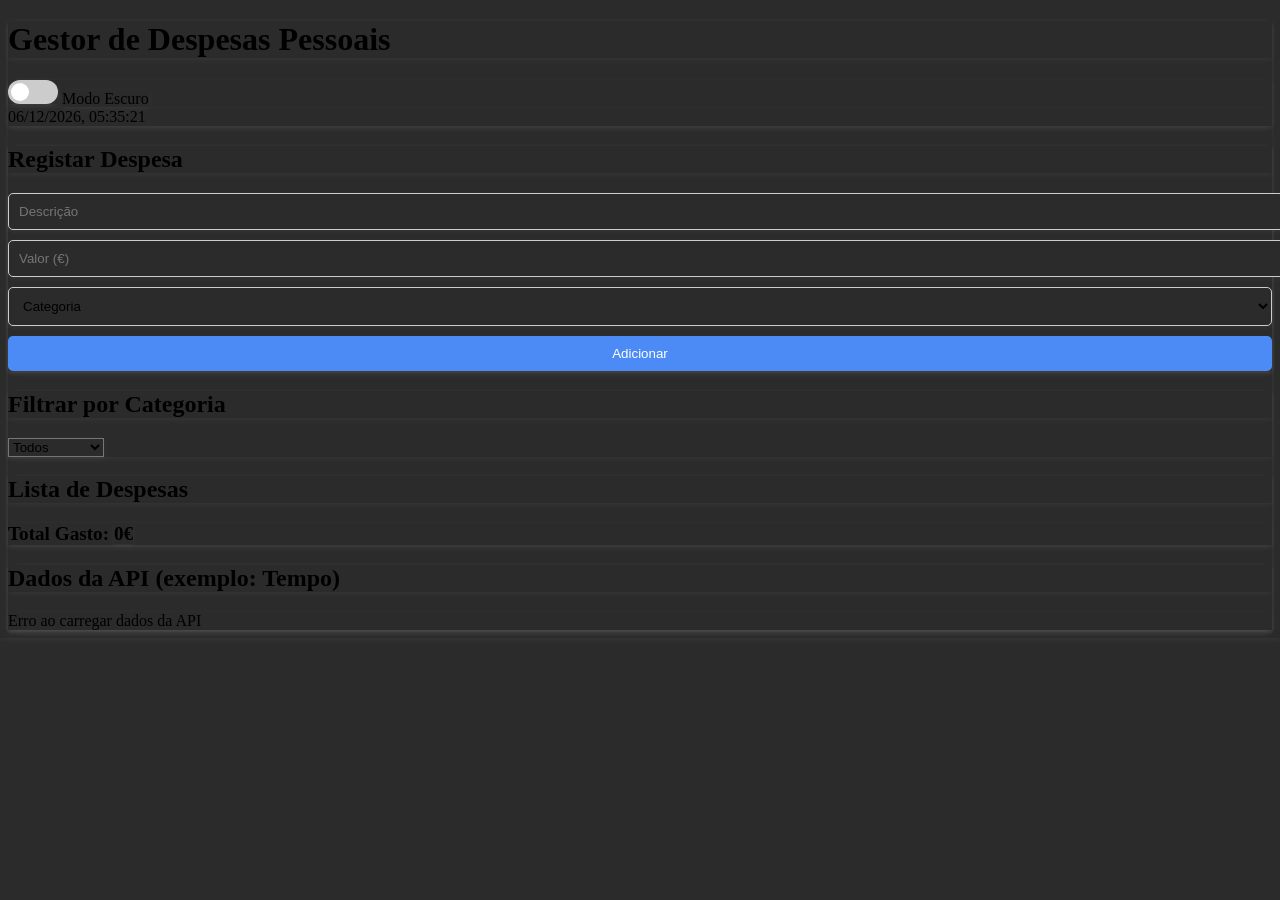
==== index.html @ 13f1765e "first commit" ====
<!DOCTYPE html>
<html lang="pt-br">
<head>
  <meta charset="UTF-8">
  <meta name="viewport" content="width=device-width, initial-scale=1.0">
  <title>Gestor de Despesas Pessoais</title>

<!--CSS-->
<link rel="stylesheet" href="style.css">

<!--JavaScript-->
<script src="script.js" defer></script>

</head>

<body class="light-theme">

<header>
<h1>Gestor de Despesas Pessoais</h1>
<div class="theme-toggle">
<label class="switch">
<input type="checkbox" id="themeSwitcher">
<span class="slider round"></span>
</label>
<span class="theme-label">Modo Escuro</span>
</div>
<div id="datetime"></div>
</header>


<main>
<section class="form-section">
<h2>Registar Despesa</h2>
<form id="expenseForm">
<input type="text" id="description" placeholder="Descrição" required />
<input type="number" id="amount" placeholder="Valor (€)" required />
<select id="category" required>
<option value="">Categoria</option>
<option>Alimentação</option>
<option>Transporte</option>
<option>Lazer</option>
<option>Saúde</option>
<option>Outro</option>
</select>
<button type="submit">Adicionar</button>
</form>
</section>


<section class="filter-section">
<h2>Filtrar por Categoria</h2>
<select id="filterCategory">
<option value="todos">Todos</option>
<option>Alimentação</option>
<option>Transporte</option>
<option>Lazer</option>
<option>Saúde</option>
<option>Outro</option>
</select>
</section>


<section class="expenses-section">
<h2>Lista de Despesas</h2>
<ul id="expenseList"></ul>
<div class="total">Total Gasto: <span id="totalAmount">0€</span></div>
</section>


<section class="api-section">
<h2>Dados da API (exemplo: Tempo)</h2>
<div id="apiData">Carregando...</div>
</section>
</main>









</body>

</html>
---- style.css ----
* {
background: #2b2b2b;
box-shadow: 0 2px 5px rgba(255,255,255,0.05);
}


form input, form select, form button {
display: block;
width: 100%;
margin-bottom: 10px;
padding: 10px;
border-radius: 5px;
border: 1px solid #ccc;
}


form button {
background: #4c8bf5;
color: white;
border: none;
cursor: pointer;
}


form button:hover {
background: #3a73d6;
}


#expenseList {
list-style: none;
}


.expense-item {
display: flex;
justify-content: space-between;
padding: 10px;
background: #eaeaea;
border-radius: 5px;
margin-bottom: 8px;
}


body.dark-theme .expense-item {
background: #3a3a3a;
}


.total {
font-size: 1.2em;
margin-top: 15px;
font-weight: bold;
}


/* Switch Tema */
.switch {
position: relative;
display: inline-block;
width: 50px;
height: 24px;
}
.switch input { display:none; }
.slider {
position: absolute;
cursor: pointer;
top: 0; left: 0; right: 0; bottom: 0;
background-color: #ccc;
transition: .4s;
border-radius: 24px;
}
.slider:before {
position: absolute;
content: "";
height: 18px; width: 18px;
left: 3px; bottom: 3px;
background-color: white;
transition: .4s;
border-radius: 50%;
}
input:checked + .slider {
background-color: #4c8bf5;
}
input:checked + .slider:before {
transform: translateX(26px);
}
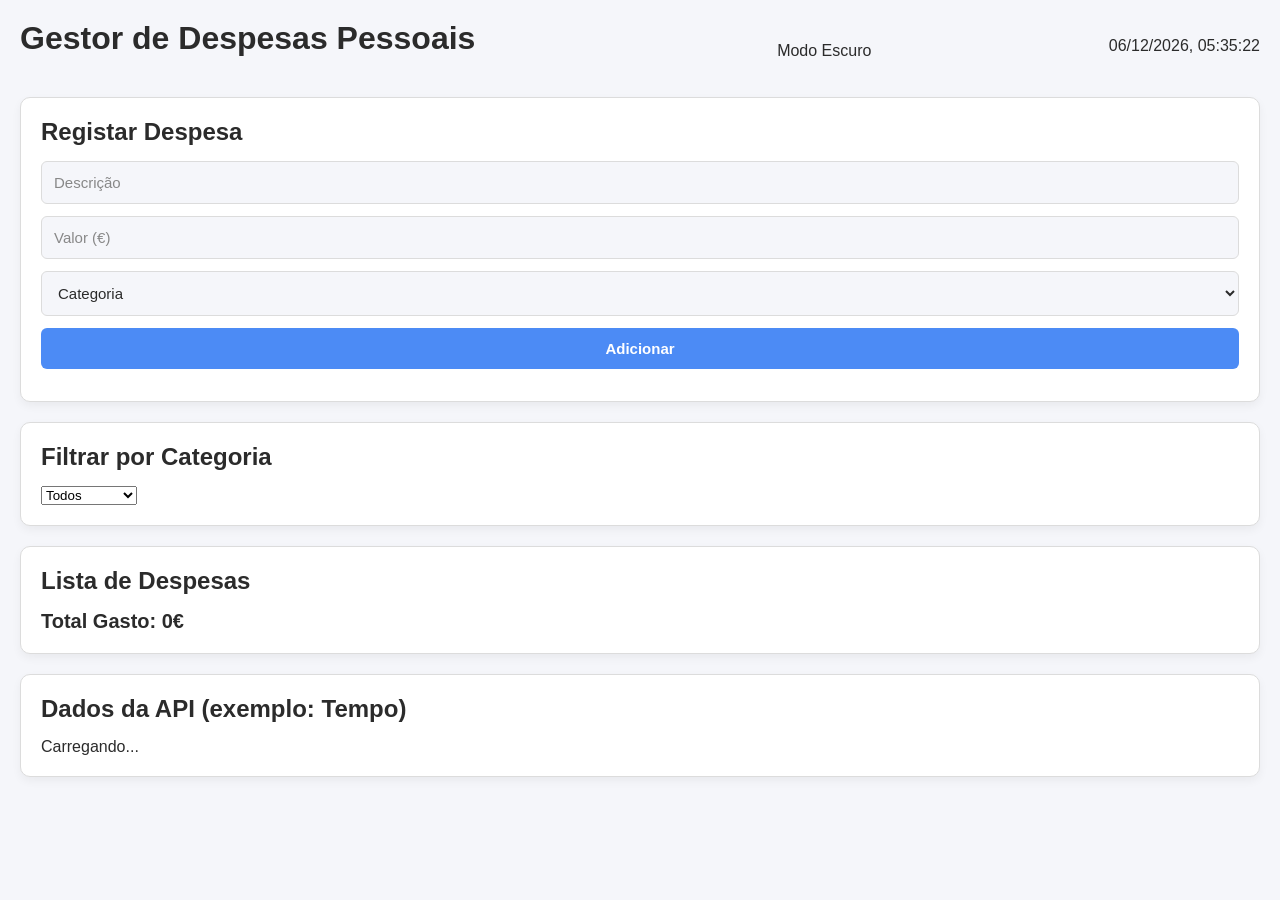
==== commit 3a6799af: "layout" ====
--- a/index.html
+++ b/index.html
@@ -15,62 +15,89 @@
 
 <body class="light-theme">
 
-<header>
-<h1>Gestor de Despesas Pessoais</h1>
-<div class="theme-toggle">
-<label class="switch">
-<input type="checkbox" id="themeSwitcher">
-<span class="slider round"></span>
-</label>
-<span class="theme-label">Modo Escuro</span>
-</div>
-<div id="datetime"></div>
-</header>
+  <header>
+
+    <h1>Gestor de Despesas Pessoais</h1>
+
+<!--Personalização de tema (claro/escuro)-->
+    <div class="theme-toggle">
+
+      <label class="switch">
+        <input type="checkbox" id="themeSwitcher">
+        <span class="slider round"></span>
+      </label>
+
+      <span class="theme-label">Modo Escuro</span>
+
+    </div>
+
+    <div id="datetime"></div>
+
+  </header>
 
 
 <main>
-<section class="form-section">
-<h2>Registar Despesa</h2>
-<form id="expenseForm">
-<input type="text" id="description" placeholder="Descrição" required />
-<input type="number" id="amount" placeholder="Valor (€)" required />
-<select id="category" required>
-<option value="">Categoria</option>
-<option>Alimentação</option>
-<option>Transporte</option>
-<option>Lazer</option>
-<option>Saúde</option>
-<option>Outro</option>
-</select>
-<button type="submit">Adicionar</button>
-</form>
-</section>
+
+<!--Registar as despesas via formulário-->
+
+  <section class="form-section">
+
+    <h2>Registar Despesa</h2>
+
+      <form id="expenseForm">
+        <input type="text" id="description" placeholder="Descrição" required />
+        <input type="number" id="amount" placeholder="Valor (€)" required />
+        <select id="category" required>
+          <option value="">Categoria</option>
+          <option>Alimentação</option>
+          <option>Transporte</option>
+          <option>Lazer</option>
+          <option>Saúde</option>
+          <option>Outro</option>
+        </select>
+
+      <button type="submit">Adicionar</button>
+
+      </form>
+
+  </section>
 
 
-<section class="filter-section">
-<h2>Filtrar por Categoria</h2>
-<select id="filterCategory">
-<option value="todos">Todos</option>
-<option>Alimentação</option>
-<option>Transporte</option>
-<option>Lazer</option>
-<option>Saúde</option>
-<option>Outro</option>
-</select>
-</section>
+  <section class="filter-section">
+
+    <h2>Filtrar por Categoria</h2>
+
+    <select id="filterCategory">
+      <option value="todos">Todos</option>
+      <option>Alimentação</option>
+      <option>Transporte</option>
+      <option>Lazer</option>
+      <option>Saúde</option>
+      <option>Outro</option>
+    </select>
+
+  </section>
 
 
-<section class="expenses-section">
-<h2>Lista de Despesas</h2>
-<ul id="expenseList"></ul>
-<div class="total">Total Gasto: <span id="totalAmount">0€</span></div>
-</section>
+  <section class="expenses-section">
+
+    <h2>Lista de Despesas</h2>
+
+    <ul id="expenseList"></ul>
+
+    <div class="total">Total Gasto: <span id="totalAmount">0€</span></div>
+
+  </section>
 
 
-<section class="api-section">
-<h2>Dados da API (exemplo: Tempo)</h2>
-<div id="apiData">Carregando...</div>
-</section>
+  <section class="api-section">
+
+    <h2>Dados da API (exemplo: Tempo)</h2>
+
+    <div id="apiData">Carregando...</div>
+
+  </section>
+
 </main>
 
 
--- a/style.css
+++ b/style.css
@@ -1,87 +1,153 @@
+/* ------------------------------
+   ESTILOS GERAIS
+--------------------------------*/
 * {
-background: #2b2b2b;
-box-shadow: 0 2px 5px rgba(255,255,255,0.05);
+  margin: 0;
+  padding: 0;
+  box-sizing: border-box;
+  font-family: "Inter", Arial, sans-serif;
 }
 
-
-form input, form select, form button {
-display: block;
-width: 100%;
-margin-bottom: 10px;
-padding: 10px;
-border-radius: 5px;
-border: 1px solid #ccc;
+body {
+  background: var(--bg);
+  color: var(--text);
+  transition: background 0.3s, color 0.3s;
+  padding: 20px;
 }
 
+h1, h2 {
+  margin-bottom: 15px;
+  font-weight: 600;
+}
+
+/* ------------------------------
+   TEMAS
+--------------------------------*/
+body.light-theme {
+  --bg: #f5f6fa;
+  --card: #ffffff;
+  --text: #2b2b2b;
+  --border: #dcdcdc;
+  --accent: #4c8bf5;
+  --accent-hover: #3a73d6;
+}
+
+body.dark-theme {
+  --bg: #1f1f1f;
+  --card: #2b2b2b;
+  --text: #e7e7e7;
+  --border: #3a3a3a;
+  --accent: #4c8bf5;
+  --accent-hover: #3a73d6;
+}
+
+/* ------------------------------
+   HEADER
+--------------------------------*/
+header {
+  display: flex;
+  justify-content: space-between;
+  align-items: center;
+  margin-bottom: 25px;
+}
+
+/* ------------------------------
+   SECTIONS COMO CARTÕES
+--------------------------------*/
+section {
+  background: var(--card);
+  padding: 20px;
+  margin-bottom: 20px;
+  border-radius: 10px;
+  box-shadow: 0 4px 10px rgba(0,0,0,0.05);
+  border: 1px solid var(--border);
+}
+
+/* ------------------------------
+   FORMULÁRIOS
+--------------------------------*/
+form input, form select, form button {
+  width: 100%;
+  margin-bottom: 12px;
+  padding: 12px;
+  border-radius: 6px;
+  border: 1px solid var(--border);
+  background: var(--bg);
+  color: var(--text);
+  font-size: 15px;
+}
+
+form input::placeholder {
+  color: #888;
+}
 
 form button {
-background: #4c8bf5;
-color: white;
-border: none;
-cursor: pointer;
+  background: var(--accent);
+  color: white;
+  border: none;
+  cursor: pointer;
+  font-weight: 600;
+  transition: 0.3s;
 }
 
-
 form button:hover {
-background: #3a73d6;
+  background: var(--accent-hover);
 }
 
-
+/* ------------------------------
+   LISTA DE DESPESAS
+--------------------------------*/
 #expenseList {
-list-style: none;
+  list-style: none;
 }
 
-
 .expense-item {
-display: flex;
-justify-content: space-between;
-padding: 10px;
-background: #eaeaea;
-border-radius: 5px;
-margin-bottom: 8px;
+  display: flex;
+  justify-content: space-between;
+  align-items: center;
+  padding: 12px;
+  margin-bottom: 10px;
+  border-radius: 8px;
+  background: var(--bg);
+  border: 1px solid var(--border);
+  transition: 0.2s;
 }
 
-
-body.dark-theme .expense-item {
-background: #3a3a3a;
+.expense-item:hover {
+  transform: scale(1.01);
 }
 
-
-.total {
-font-size: 1.2em;
-margin-top: 15px;
-font-weight: bold;
+/* botão remover */
+.remove-btn {
+  background: transparent;
+  border: none;
+  font-size: 18px;
+  cursor: pointer;
+  color: crimson;
+  font-weight: bold;
 }
 
+/* ------------------------------
+   TOTAL
+--------------------------------*/
+.total {
+  font-size: 1.25em;
+  margin-top: 15px;
+  font-weight: bold;
+}
 
-/* Switch Tema */
+/* ------------------------------
+   SWITCH DE TEMA
+--------------------------------*/
 .switch {
-position: relative;
-display: inline-block;
-width: 50px;
-height: 24px;
+  position: relative;
+  display: inline-block;
+  width: 50px;
+  height: 24px;
+  margin-right: 10px;
 }
+
 .switch input { display:none; }
+
 .slider {
-position: absolute;
-cursor: pointer;
-top: 0; left: 0; right: 0; bottom: 0;
-background-color: #ccc;
-transition: .4s;
-border-radius: 24px;
-}
-.slider:before {
-position: absolute;
-content: "";
-height: 18px; width: 18px;
-left: 3px; bottom: 3px;
-background-color: white;
-transition: .4s;
-border-radius: 50%;
-}
-input:checked + .slider {
-background-color: #4c8bf5;
-}
-input:checked + .slider:before {
-transform: translateX(26px);
-}+  position: absolute;
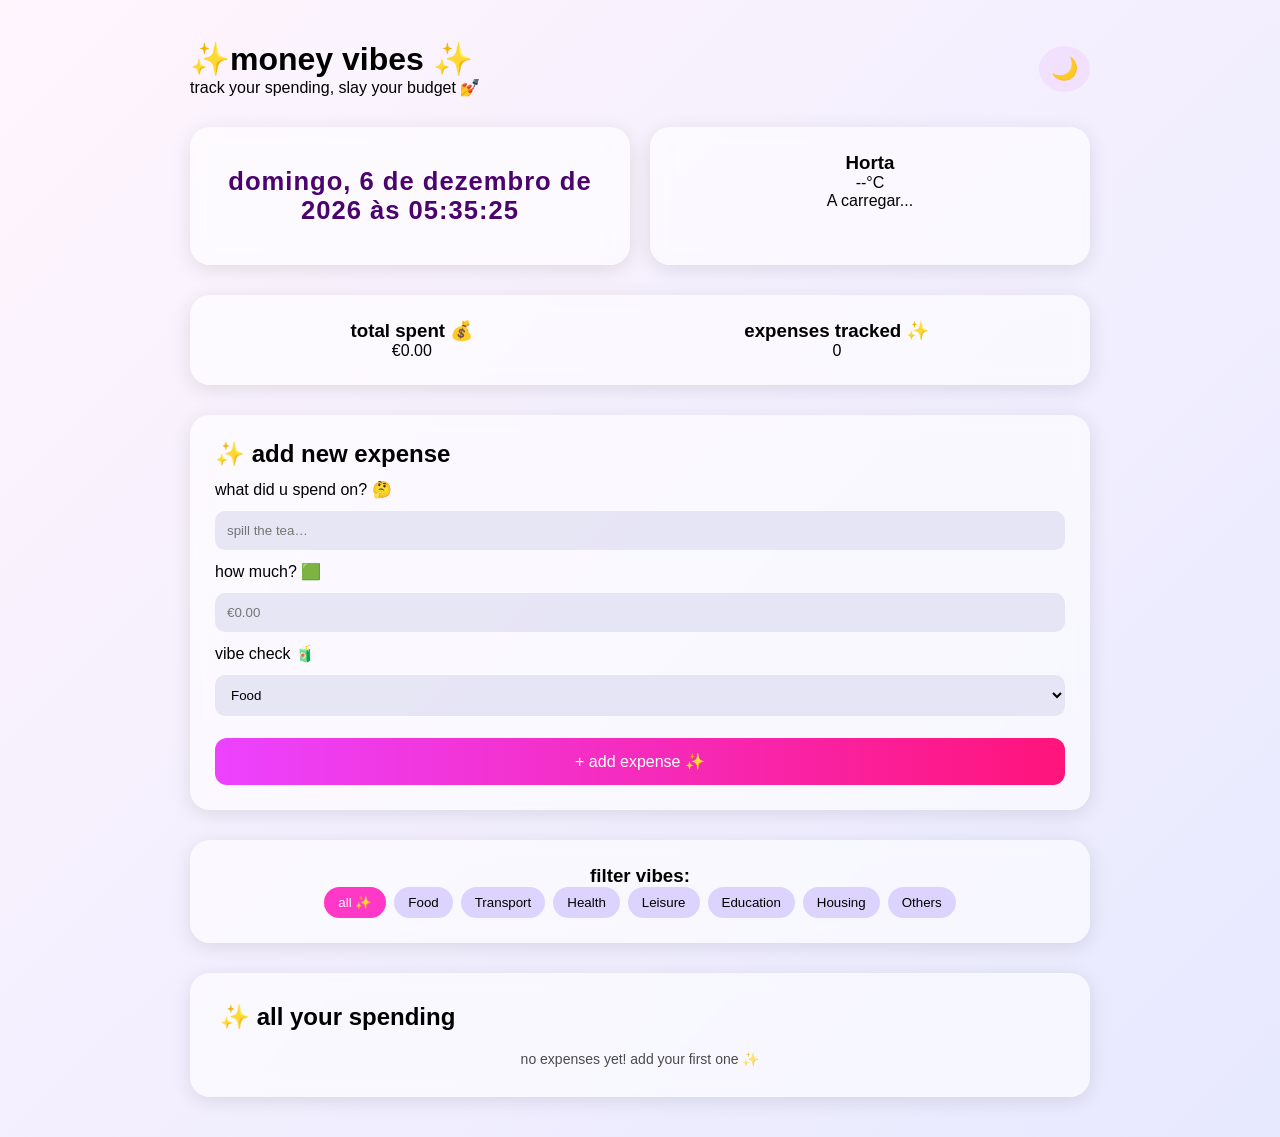
==== commit 91114a2f: "first commit" ====
--- a/index.html
+++ b/index.html
@@ -1,113 +1,124 @@
 <!DOCTYPE html>
-<html lang="pt-br">
+<html lang="en">
 <head>
-  <meta charset="UTF-8">
-  <meta name="viewport" content="width=device-width, initial-scale=1.0">
-  <title>Gestor de Despesas Pessoais</title>
+    <meta charset="UTF-8">
+    <meta name="viewport" content="width=device-width, initial-scale=1.0">
+    <title>Personal Expense Manager</title>
 
-<!--CSS-->
-<link rel="stylesheet" href="style.css">
+    <!--CSS-->
+    <link rel="stylesheet" href="css/style.css">
 
-<!--JavaScript-->
-<script src="script.js" defer></script>
+    <!--JavaScript-->
+    <script defer src="js/script.js" defer></script>
 
 </head>
 
-<body class="light-theme">
+<body>
 
-  <header>
+<!-- CONTAINER CENTRAL -->
+    <div class="wrapper">
 
-    <h1>Gestor de Despesas Pessoais</h1>
+        <!-- HEADER -->
+        <header class="header">
+            <div class="logo-area">
 
-<!--Personalização de tema (claro/escuro)-->
-    <div class="theme-toggle">
+                <!--<img src="icons/money.png" class="logo" alt="logo">-->
+                
+                <div>
+                    <h1> ✨money vibes ✨</h1>
+                    <p>track your spending, slay your budget 💅</p>
+                </div>
+            </div>
 
-      <label class="switch">
-        <input type="checkbox" id="themeSwitcher">
-        <span class="slider round"></span>
-      </label>
+            <button id="theme-toggle" class="theme-btn">🌙</button>
+        </header>
 
-      <span class="theme-label">Modo Escuro</span>
+        <!-- RELÓGIO + METEO -->
+        <section class="top-info">
+
+            <div class="clock-box glass">
+                <div id="datetime"></div>
+                <!-- <h2 id="clock">00:00:00</h2>
+                <p id="date">...</p> -->
+            </div>
+
+            <div class="weather-box glass">
+                <h3 id="weather-city">Horta</h3>
+                <p id="weather-temp">--°C</p>
+                <p id="weather-desc">A carregar...</p>
+                <div class="weather-extra">
+                    <span id="weather-wind"></span>
+                    <span id="weather-humidity"></span>
+                </div>
+            </div>
+
+        </section>
+
+        <!-- TOTAL + CONTADOR -->
+        <section class="summary glass">
+            <div>
+                <h3>total spent 💰</h3>
+                <p id="total">€0.00</p>
+            </div>
+            <div>
+                <h3>expenses tracked ✨</h3>
+                <p id="count">0</p>
+            </div>
+        </section>
+
+        <!-- FORMULÁRIO -->
+        <section class="form-section glass">
+            <h2>✨ add new expense</h2>
+
+            <label>what did u spend on? 🤔</label>
+            <input id="descricao" placeholder="spill the tea…">
+
+            <label>how much? 🟩</label>
+            <input id="valor" type="number" step="0.01" placeholder="€0.00">
+
+            <label>vibe check 🧃</label>
+            <select id="categoria">
+                <option>Food</option>
+                <option>Transport</option>
+                <option>Health</option>
+                <option>Leisure</option>
+                <option>Education</option>
+                <option>Housing</option>
+                <option>Others</option>
+            </select>
+
+            <button id="add-expense" class="add-btn">+ add expense ✨</button>
+        </section>
+
+        <!-- FILTROS -->
+        <section class="filters glass">
+            <h3>filter vibes:</h3>
+            <div class="filter-btns">
+                <button class="filter active" data-filter="all">all ✨</button>
+                <button class="filter" data-filter="Alimentação">Food</button>
+                <button class="filter" data-filter="Transporte">Transport</button>
+                <button class="filter" data-filter="Saúde">Health</button>
+                <button class="filter" data-filter="Lazer">Leisure</button>
+                <button class="filter" data-filter="Educação">Education</button>
+                <button class="filter" data-filter="Habitação">Housing</button>
+                <button class="filter" data-filter="Outros">Others</button>
+            </div>
+        </section>
+
+        <!-- LISTA DE DESPESAS -->
+        <section class="list-section glass">
+            <h2>✨ all your spending</h2>
+
+            <div id="lista" class="expense-list">
+                <p class="empty">no expenses yet! add your first one ✨<br>let's start tracking that 💸</p>
+            </div>
+        </section>
 
     </div>
 
-    <div id="datetime"></div>
-
-  </header>
-
-
-<main>
-
-<!--Registar as despesas via formulário-->
-
-  <section class="form-section">
-
-    <h2>Registar Despesa</h2>
-
-      <form id="expenseForm">
-        <input type="text" id="description" placeholder="Descrição" required />
-        <input type="number" id="amount" placeholder="Valor (€)" required />
-        <select id="category" required>
-          <option value="">Categoria</option>
-          <option>Alimentação</option>
-          <option>Transporte</option>
-          <option>Lazer</option>
-          <option>Saúde</option>
-          <option>Outro</option>
-        </select>
-
-      <button type="submit">Adicionar</button>
-
-      </form>
-
-  </section>
-
-
-  <section class="filter-section">
-
-    <h2>Filtrar por Categoria</h2>
-
-    <select id="filterCategory">
-      <option value="todos">Todos</option>
-      <option>Alimentação</option>
-      <option>Transporte</option>
-      <option>Lazer</option>
-      <option>Saúde</option>
-      <option>Outro</option>
-    </select>
-
-  </section>
-
-
-  <section class="expenses-section">
-
-    <h2>Lista de Despesas</h2>
-
-    <ul id="expenseList"></ul>
-
-    <div class="total">Total Gasto: <span id="totalAmount">0€</span></div>
-
-  </section>
-
-
-  <section class="api-section">
-
-    <h2>Dados da API (exemplo: Tempo)</h2>
-
-    <div id="apiData">Carregando...</div>
-
-  </section>
-
-</main>
+</body>
 
 
 
 
-
-
-
-
-
-</body>
-
 </html>
--- a/css/style.css
+++ b/css/style.css
@@ -0,0 +1,230 @@
+/* ------------------ */
+/* BASE / GLOBAL      */
+/* ------------------ */
+
+* {
+    margin: 0;
+    padding: 0;
+    box-sizing: border-box;
+    font-family: "Poppins", sans-serif;
+}
+
+body {
+    background: linear-gradient(135deg, #fff5fd, #e7e9ff);
+    display: flex;
+    justify-content: center;
+    padding: 40px;
+}
+
+/*_______________Para dark mode_________________*/
+
+.dark-theme {
+    background: linear-gradient(135deg, #1a1a1a, #2f004f);
+    color: #fff;
+}
+
+.dark-theme .glass {
+    background: rgba(20, 20, 20, 0.6);
+    color: #fff;
+}
+
+.dark-theme input,
+.dark-theme select {
+    background: rgba(255, 255, 255, 0.15);
+    color: #fff;
+}
+
+.dark-theme .filter {
+    background: rgba(255, 255, 255, 0.2);
+}
+
+.dark-theme .filter.active {
+    background: #ff38c7;
+}
+
+
+
+/*_____________________*/
+
+
+.wrapper {
+    width: 100%;
+    max-width: 900px;
+    display: flex;
+    flex-direction: column;
+    gap: 30px;
+}
+
+/* Glassmorphism */
+.glass {
+    background: rgba(255, 255, 255, 0.6);
+    backdrop-filter: blur(10px);
+    border-radius: 20px;
+    padding: 25px;
+    box-shadow: 0 4px 20px rgba(0,0,0,0.1);
+}
+
+/*________________________*/
+
+#datetime {
+    font-size: 1.6rem;
+    font-weight: 600;
+    color: #4b036e;
+    text-align: center;
+    letter-spacing: 1px;
+    padding: 15px 0;
+}
+
+.dark-theme #datetime {
+    color: #f8d4ff;
+}
+
+/*__________________________*/
+
+
+/* ------------------ */
+/* HEADER             */
+/* ------------------ */
+
+.header {
+    display: flex;
+    justify-content: space-between;
+    align-items: center;
+}
+
+.logo-area {
+    display: flex;
+    gap: 15px;
+    align-items: center;
+}
+
+.logo {
+    width: 60px;
+}
+
+.theme-btn {
+    font-size: 22px;
+    border: none;
+    background: #f1e1ff;
+    padding: 10px 12px;
+    border-radius: 50%;
+    cursor: pointer;
+}
+
+
+/* ------------------ */
+/* CLOCK + WEATHER    */
+/* ------------------ */
+
+.top-info {
+    display: flex;
+    gap: 20px;
+    justify-content: space-between;
+}
+
+.top-info > div {
+    flex: 1;
+}
+
+.clock-box, .weather-box {
+    text-align: center;
+}
+
+
+/* ------------------ */
+/* SUMMARY            */
+/* ------------------ */
+
+.summary {
+    display: flex;
+    justify-content: space-around;
+    text-align: center;
+}
+
+
+/* ------------------ */
+/* FORM               */
+/* ------------------ */
+
+.form-section {
+    display: flex;
+    flex-direction: column;
+    gap: 12px;
+}
+
+.form-section input,
+.form-section select {
+    width: 100%;
+    padding: 12px;
+    border-radius: 10px;
+    border: none;
+    background: rgba(200,200,230,0.4);
+}
+
+.add-btn {
+    margin-top: 10px;
+    padding: 14px;
+    border: none;
+    border-radius: 12px;
+    background: linear-gradient(90deg, #ec42ff, #ff147a);
+    color: white;
+    font-size: 16px;
+    cursor: pointer;
+}
+
+
+/* ------------------ */
+/* FILTERS            */
+/* ------------------ */
+
+.filters {
+    text-align: center;
+}
+
+.filter-btns {
+    display: flex;
+    flex-wrap: wrap;
+    gap: 8px;
+    justify-content: center;
+}
+
+.filter {
+    padding: 8px 14px;
+    border: none;
+    border-radius: 20px;
+    background: #dcd4ff;
+    cursor: pointer;
+}
+
+.filter.active {
+    background: #ff38c7;
+    color: white;
+}
+
+
+/* ------------------ */
+/* LISTA              */
+/* ------------------ */
+
+.list-section {
+    padding: 30px;
+}
+
+.expense-list {
+    margin-top: 20px;
+}
+
+.expense-item {
+    display: flex;
+    justify-content: space-between;
+    padding: 12px;
+    background: rgba(255,255,255,0.7);
+    border-radius: 12px;
+    margin-bottom: 10px;
+}
+
+.empty {
+    text-align: center;
+    opacity: 0.7;
+    font-size: 14px;
+}
